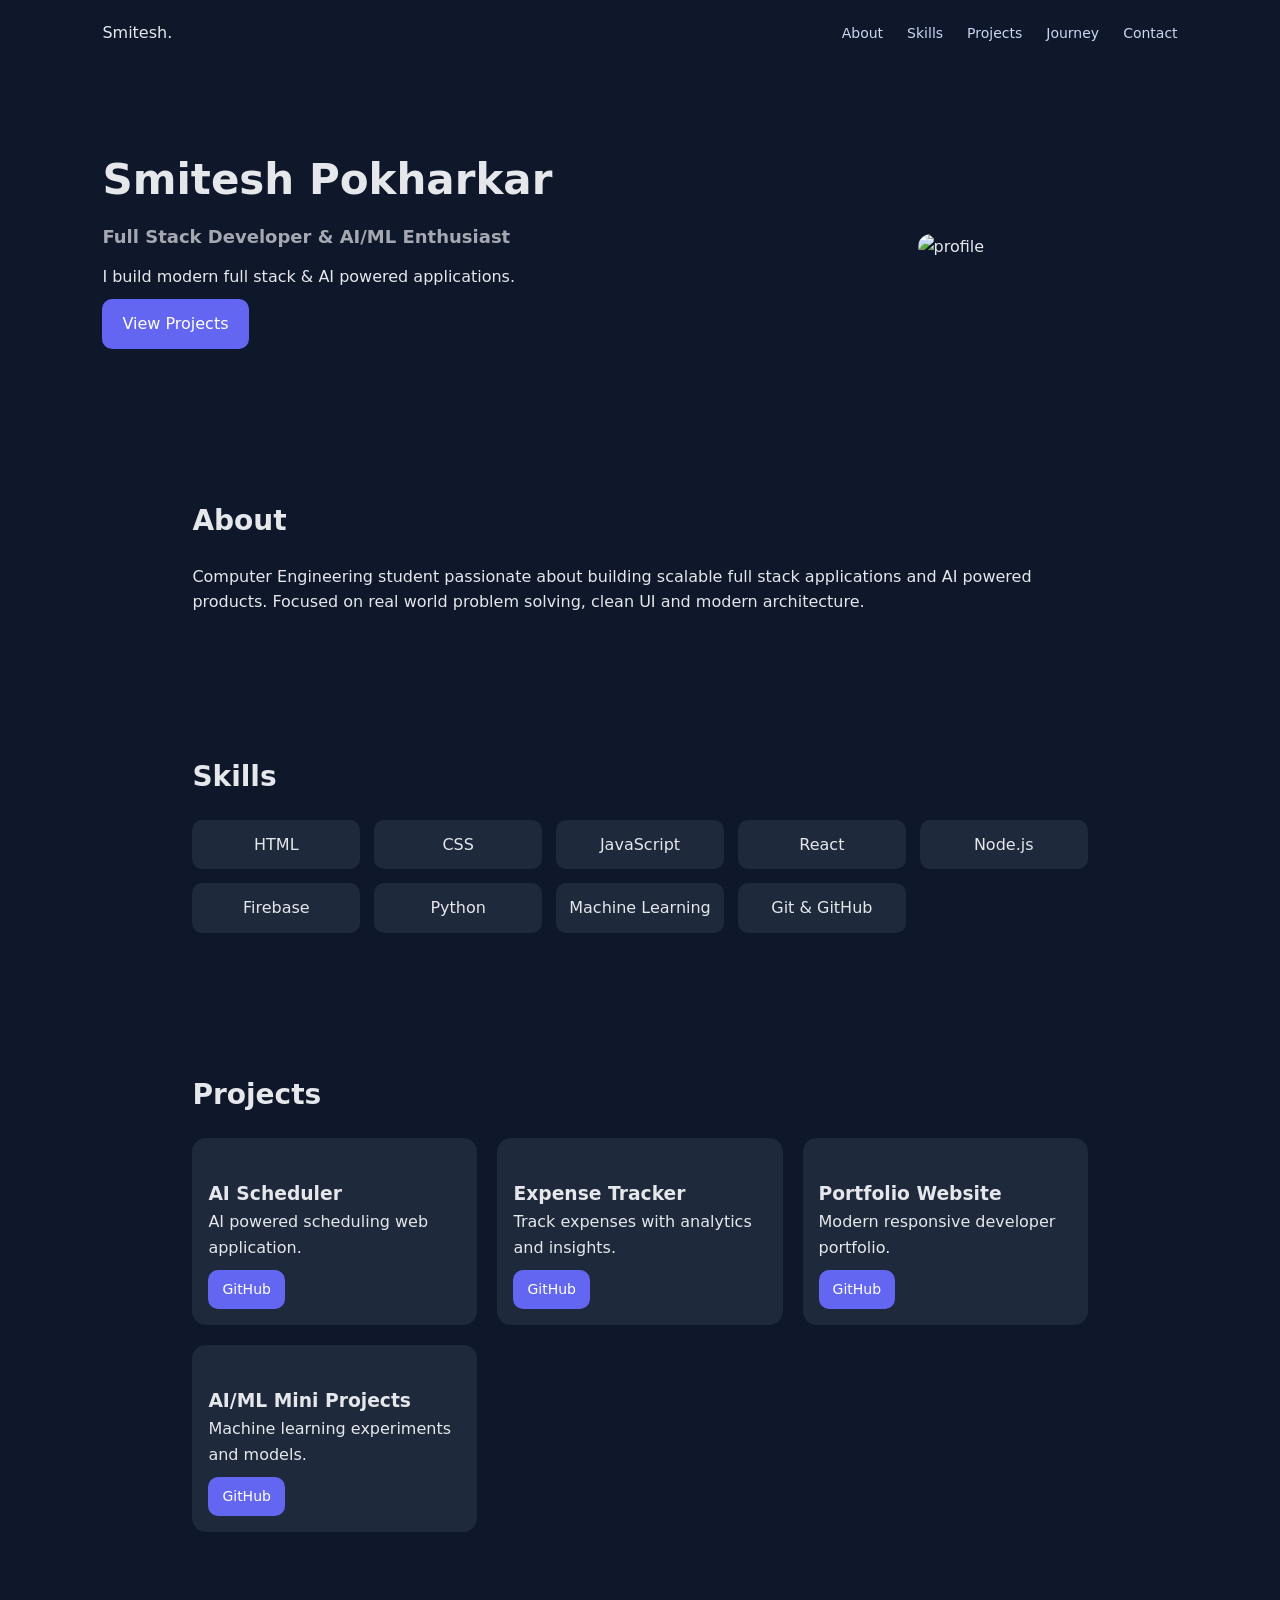
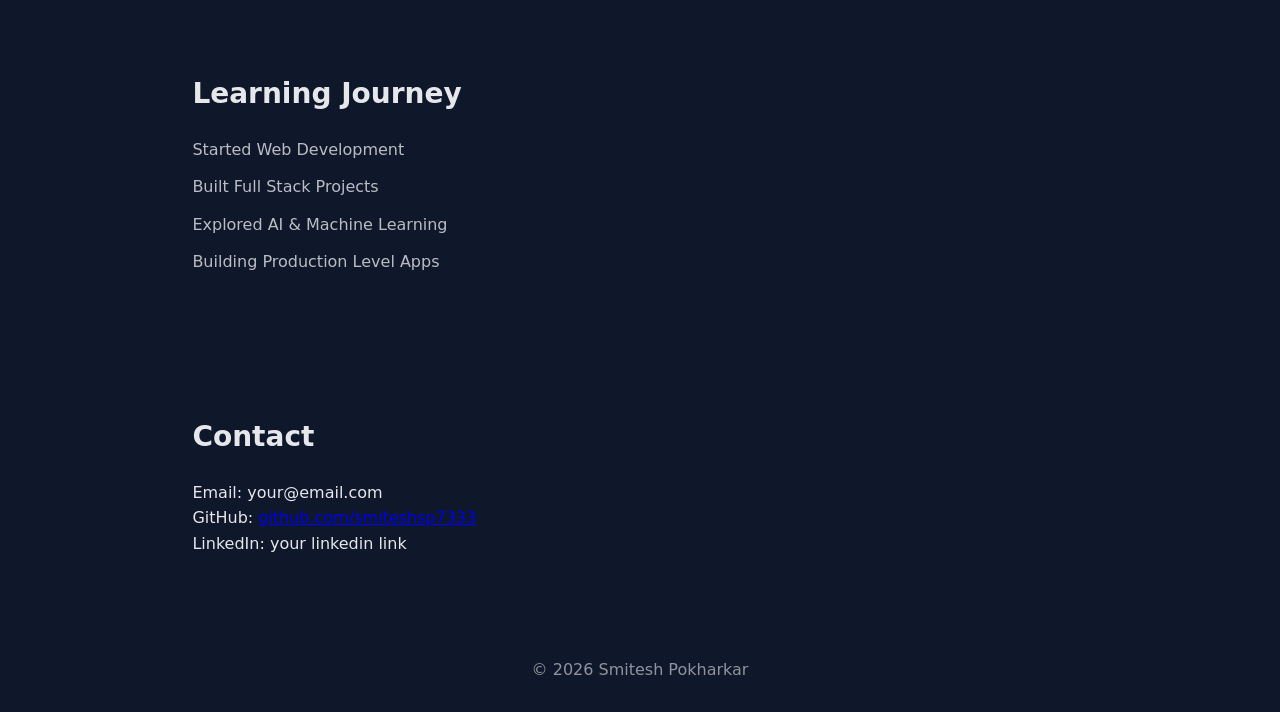
==== index.html @ 33dab1cd "First commit" ====
<!DOCTYPE html>
<html lang="en">
<head>
<meta charset="UTF-8" />
<meta name="viewport" content="width=device-width, initial-scale=1.0"/>
<title>Smitesh Pokharkar | Portfolio</title>
<link rel="stylesheet" href="style.css"/>
</head>

<body>

<!-- NAVBAR -->
<header class="nav">
  <div class="logo">Smitesh.</div>
  <nav>
    <a href="#about">About</a>
    <a href="#skills">Skills</a>
    <a href="#projects">Projects</a>
    <a href="#experience">Journey</a>
    <a href="#contact">Contact</a>
  </nav>
</header>

<!-- HERO -->
<section class="hero">
  <div class="hero-text">
    <h1>Smitesh Pokharkar</h1>
    <h2>Full Stack Developer & AI/ML Enthusiast</h2>
    <p>I build modern full stack & AI powered applications.</p>
    <a href="#projects" class="btn">View Projects</a>
  </div>
  <img src="images/profile.jpeg" alt="profile"/>
</section>

<!-- ABOUT -->
<section id="about" class="section">
  <h2>About</h2>
  <p>
    Computer Engineering student passionate about building scalable
    full stack applications and AI powered products. Focused on real world
    problem solving, clean UI and modern architecture.
  </p>
</section>

<!-- SKILLS -->
<section id="skills" class="section">
  <h2>Skills</h2>
  <div class="skills">
    <span>HTML</span>
    <span>CSS</span>
    <span>JavaScript</span>
    <span>React</span>
    <span>Node.js</span>
    <span>Firebase</span>
    <span>Python</span>
    <span>Machine Learning</span>
    <span>Git & GitHub</span>
  </div>
</section>

<!-- PROJECTS -->
<section id="projects" class="section">
  <h2>Projects</h2>

  <div class="projects">

    <article class="card">
      <img src="C:\Users\smite\OneDrive\Desktop\html-css(fsd)\premium_vector-1682309080127-19d3a6214a17.avif" alt="">
      <h3>AI Scheduler</h3>
      <p>AI powered scheduling web application.</p>
      <a href="https://github.com/smiteshsp7333" target="_blank" class="btn small">GitHub</a>
    </article>

    <article class="card">
      <img src="C:\Users\smite\OneDrive\Desktop\html-css(fsd)\premium_vector-1712873279560-474b6f5a5b93.avif" alt="">
      <h3>Expense Tracker</h3>
      <p>Track expenses with analytics and insights.</p>
      <a href="https://github.com/smiteshsp7333" target="_blank" class="btn small">GitHub</a>
    </article>

    <article class="card">
      <img src="C:\Users\smite\OneDrive\Desktop\html-css(fsd)\premium_vector-1726726679144-aeccea35bfd6.avif" alt="">
      <h3>Portfolio Website</h3>
      <p>Modern responsive developer portfolio.</p>
      <a href="https://github.com/smiteshsp7333" target="_blank" class="btn small">GitHub</a>
    </article>

    <article class="card">
      <img src="C:\Users\smite\OneDrive\Desktop\html-css(fsd)\premium_vector-1727494084468-1d1596d4253d.avif" alt="">
      <h3>AI/ML Mini Projects</h3>
      <p>Machine learning experiments and models.</p>
      <a href="https://github.com/smiteshsp7333" target="_blank" class="btn small">GitHub</a>
    </article>

  </div>
</section>

<!-- EXPERIENCE -->
<section id="experience" class="section">
  <h2>Learning Journey</h2>
  <ul class="timeline">
    <li>Started Web Development</li>
    <li>Built Full Stack Projects</li>
    <li>Explored AI & Machine Learning</li>
    <li>Building Production Level Apps</li>
  </ul>
</section>

<!-- CONTACT -->
<section id="contact" class="section">
  <h2>Contact</h2>
  <p>Email: your@email.com</p>
  <p>
    GitHub:
    <a href="https://github.com/smiteshsp7333" target="_blank">
      github.com/smiteshsp7333
    </a>
  </p>
  <p>LinkedIn: your linkedin link</p>
</section>

<!-- FOOTER -->
<footer>
  <p>© 2026 Smitesh Pokharkar</p>
</footer>

</body>
</html>
---- style.css ----
*{
margin:0;
padding:0;
box-sizing:border-box;
font-family:Inter,system-ui;
}

body{
background:#0f172a;
color:#e5e7eb;
line-height:1.6;
}

/* NAV */
.nav{
display:flex;
justify-content:space-between;
padding:20px 8%;
align-items:center;
position:sticky;
top:0;
background:#0f172a;
}

.nav nav{
display:flex;
gap:24px;
}

.nav a{
text-decoration:none;
color:#cbd5f5;
font-size:14px;
}

/* HERO */
.hero{
display:flex;
align-items:center;
justify-content:space-between;
padding:80px 8%;
gap:40px;
}

.hero img{
width:260px;
border-radius:20px;
}

.hero h1{
font-size:42px;
margin-bottom:10px;
}

.hero h2{
font-size:18px;
opacity:.7;
margin-bottom:12px;
}

/* SECTION */
.section{
padding:70px 8%;
max-width:1100px;
margin:auto;
}

.section h2{
margin-bottom:20px;
font-size:28px;
}

/* BUTTON */
.btn{
display:inline-block;
background:#6366f1;
color:white;
padding:12px 20px;
border-radius:10px;
text-decoration:none;
margin-top:10px;
}

.btn.small{
padding:8px 14px;
font-size:14px;
}

/* SKILLS */
.skills{
display:grid;
grid-template-columns:repeat(auto-fit,minmax(140px,1fr));
gap:14px;
}

.skills span{
background:#1e293b;
padding:12px;
border-radius:10px;
text-align:center;
}

/* PROJECTS */
.projects{
display:grid;
grid-template-columns:repeat(auto-fit,minmax(260px,1fr));
gap:20px;
}

.card{
background:#1e293b;
padding:16px;
border-radius:14px;
transition:.25s;
}

.card:hover{
transform:translateY(-6px);
}

.card img{
width:100%;
border-radius:10px;
margin-bottom:10px;
}

/* TIMELINE */
.timeline{
list-style:none;
display:flex;
flex-direction:column;
gap:12px;
opacity:.8;
}

/* FOOTER */
footer{
text-align:center;
padding:30px;
opacity:.6;
}

/* RESPONSIVE */
@media(max-width:900px){

.hero{
flex-direction:column;
text-align:center;
}

.nav nav{
display:none;
}

}
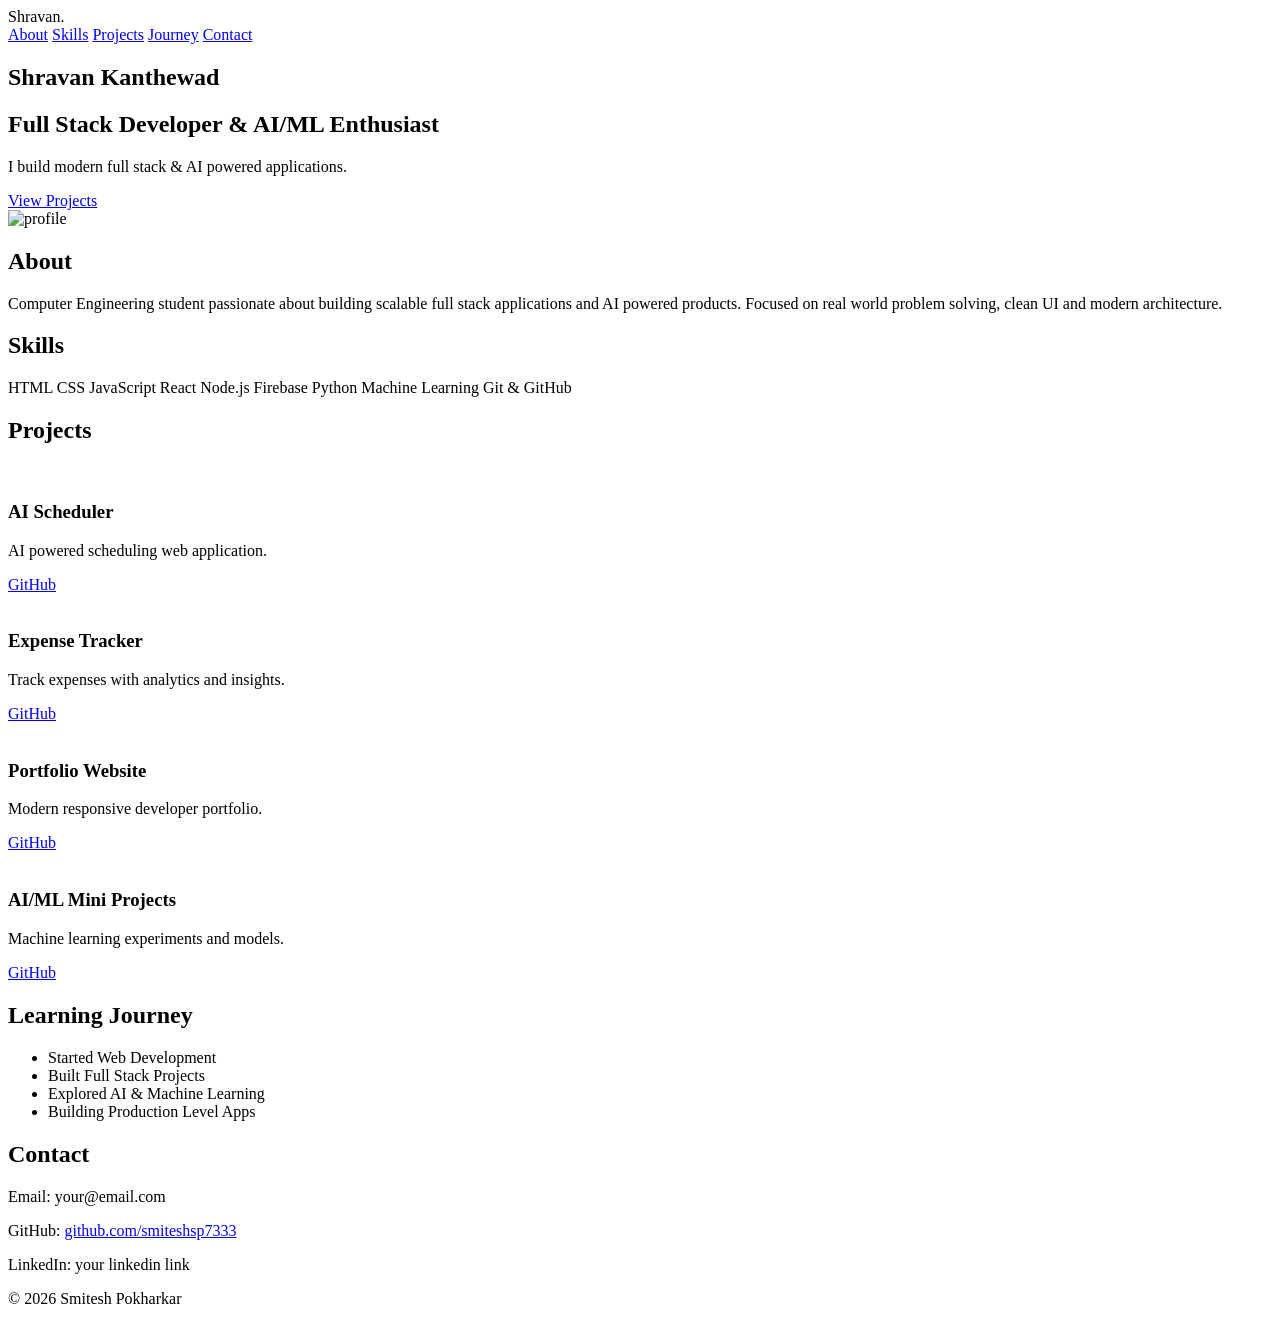
==== commit 3ef45545: "Update index.html" ====
--- a/index.html
+++ b/index.html
@@ -3,7 +3,7 @@
 <head>
 <meta charset="UTF-8" />
 <meta name="viewport" content="width=device-width, initial-scale=1.0"/>
-<title>Smitesh Pokharkar | Portfolio</title>
+<title>Shravan Kanthewad | Portfolio</title>
 <link rel="stylesheet" href="style.css"/>
 </head>
 
@@ -11,7 +11,7 @@
 
 <!-- NAVBAR -->
 <header class="nav">
-  <div class="logo">Smitesh.</div>
+  <div class="logo">Shravan.</div>
   <nav>
     <a href="#about">About</a>
     <a href="#skills">Skills</a>
@@ -24,7 +24,7 @@
 <!-- HERO -->
 <section class="hero">
   <div class="hero-text">
-    <h1>Smitesh Pokharkar</h1>
+    <h1>Shravan Kanthewad</h1>
     <h2>Full Stack Developer & AI/ML Enthusiast</h2>
     <p>I build modern full stack & AI powered applications.</p>
     <a href="#projects" class="btn">View Projects</a>
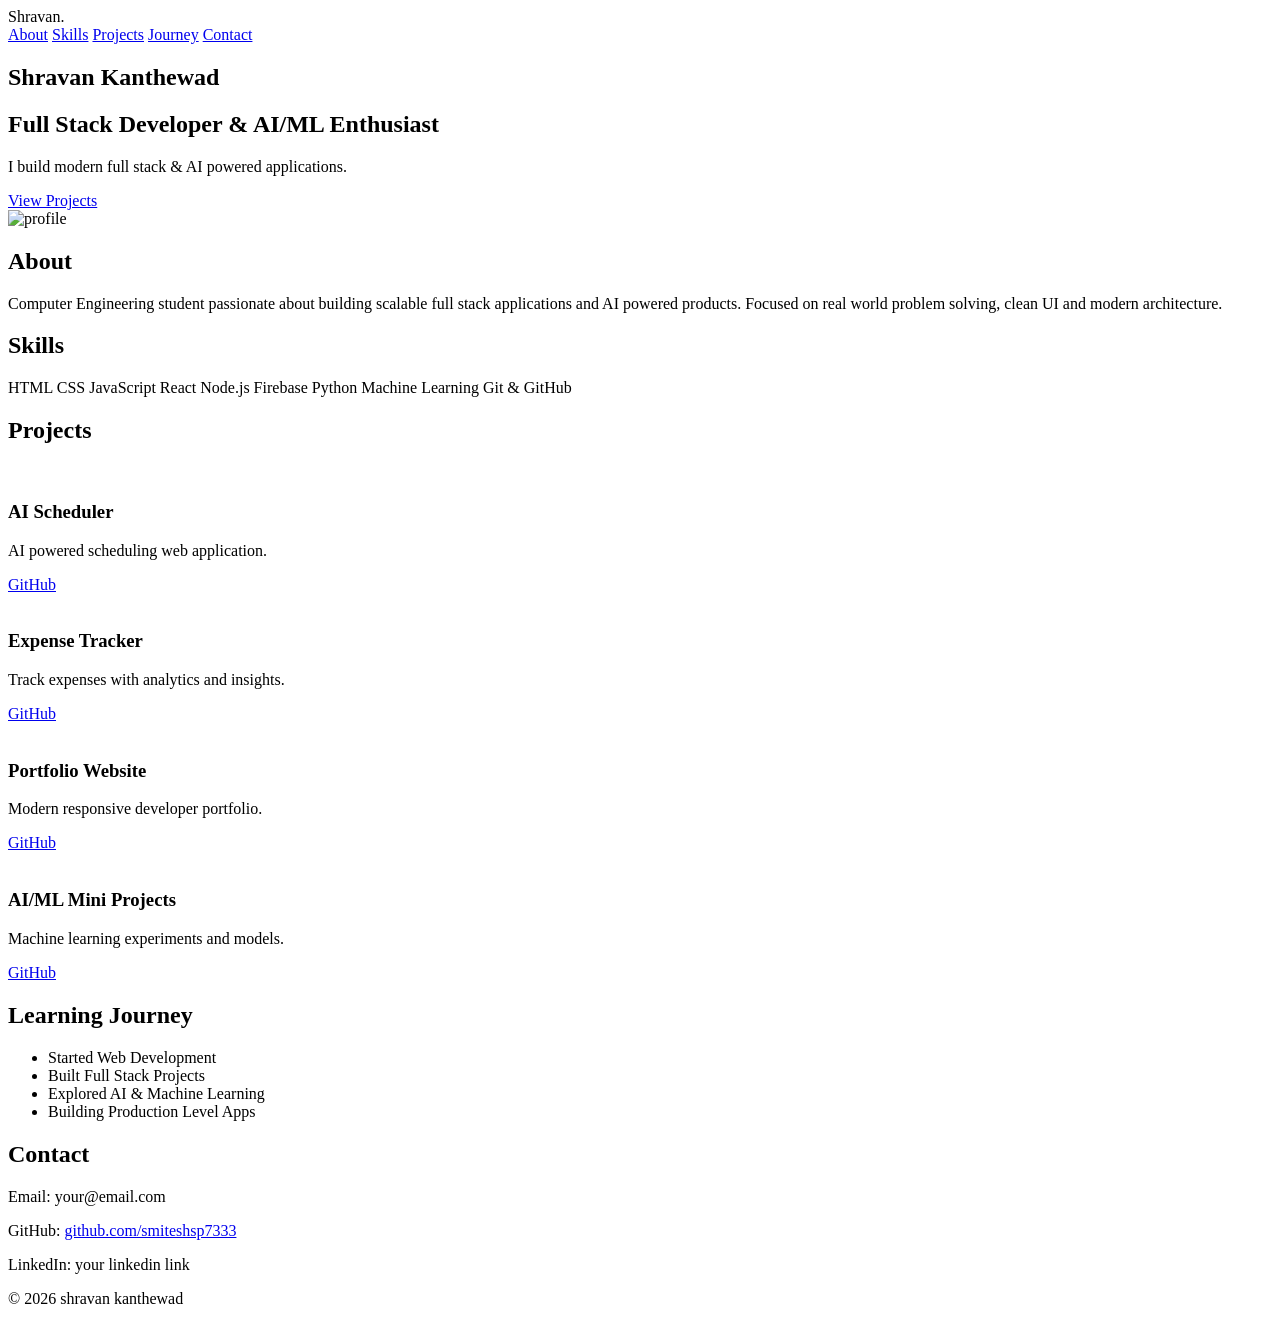
==== commit e842c86c: "Update index.html" ====
--- a/index.html
+++ b/index.html
@@ -121,7 +121,7 @@
 
 <!-- FOOTER -->
 <footer>
-  <p>© 2026 Smitesh Pokharkar</p>
+  <p>© 2026 shravan kanthewad</p>
 </footer>
 
 </body>
